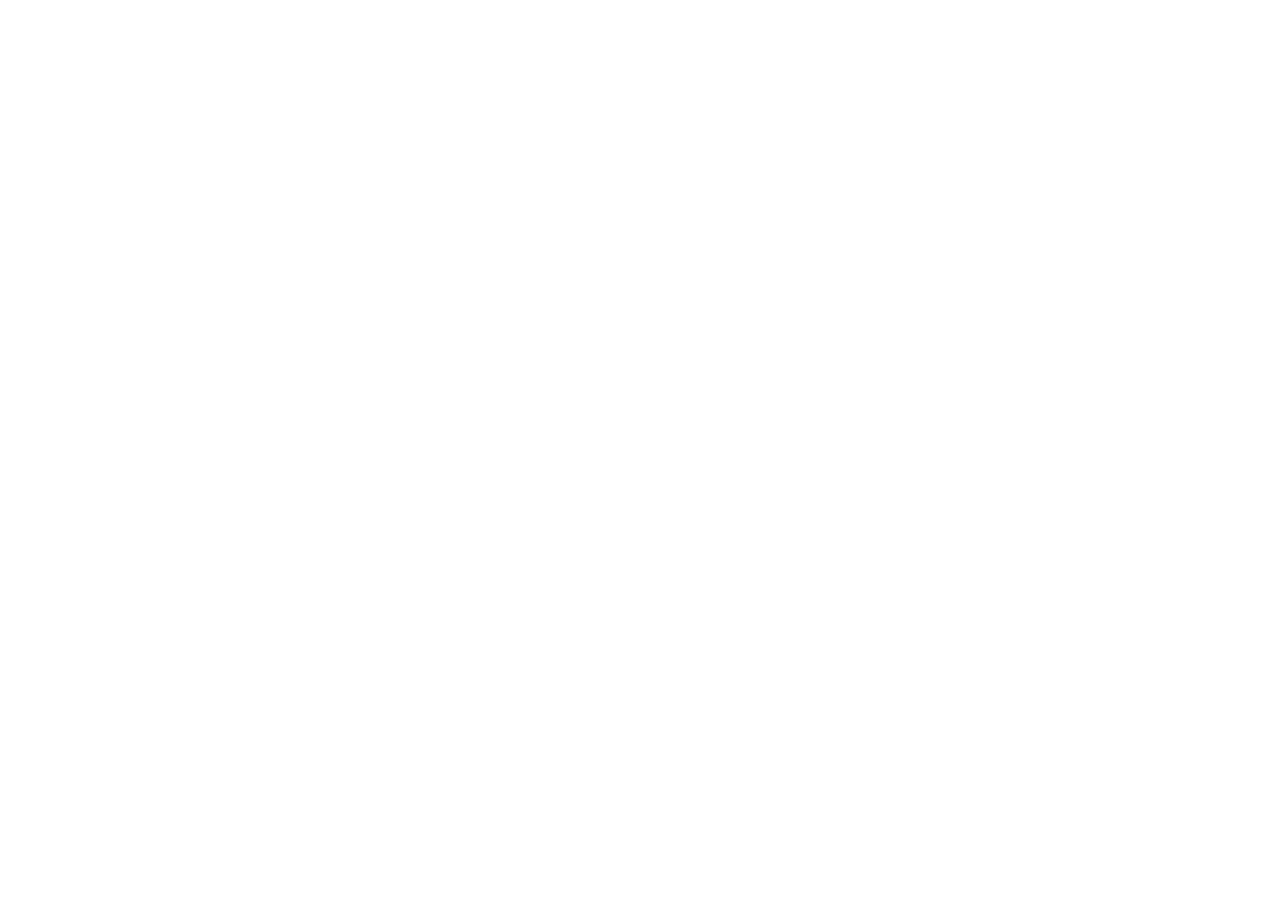
==== index.html @ 31415611 "first commit" ====
<!DOCTYPE html>
<html lang="en">
  <head>
    <meta charset="UTF-8" />
    <meta name="viewport" content="width=device-width, initial-scale=1.0" />
    <title>QR-Menu</title>
  </head>
  <body>
    <script src="./app.js"></script>
  </body>
</html>
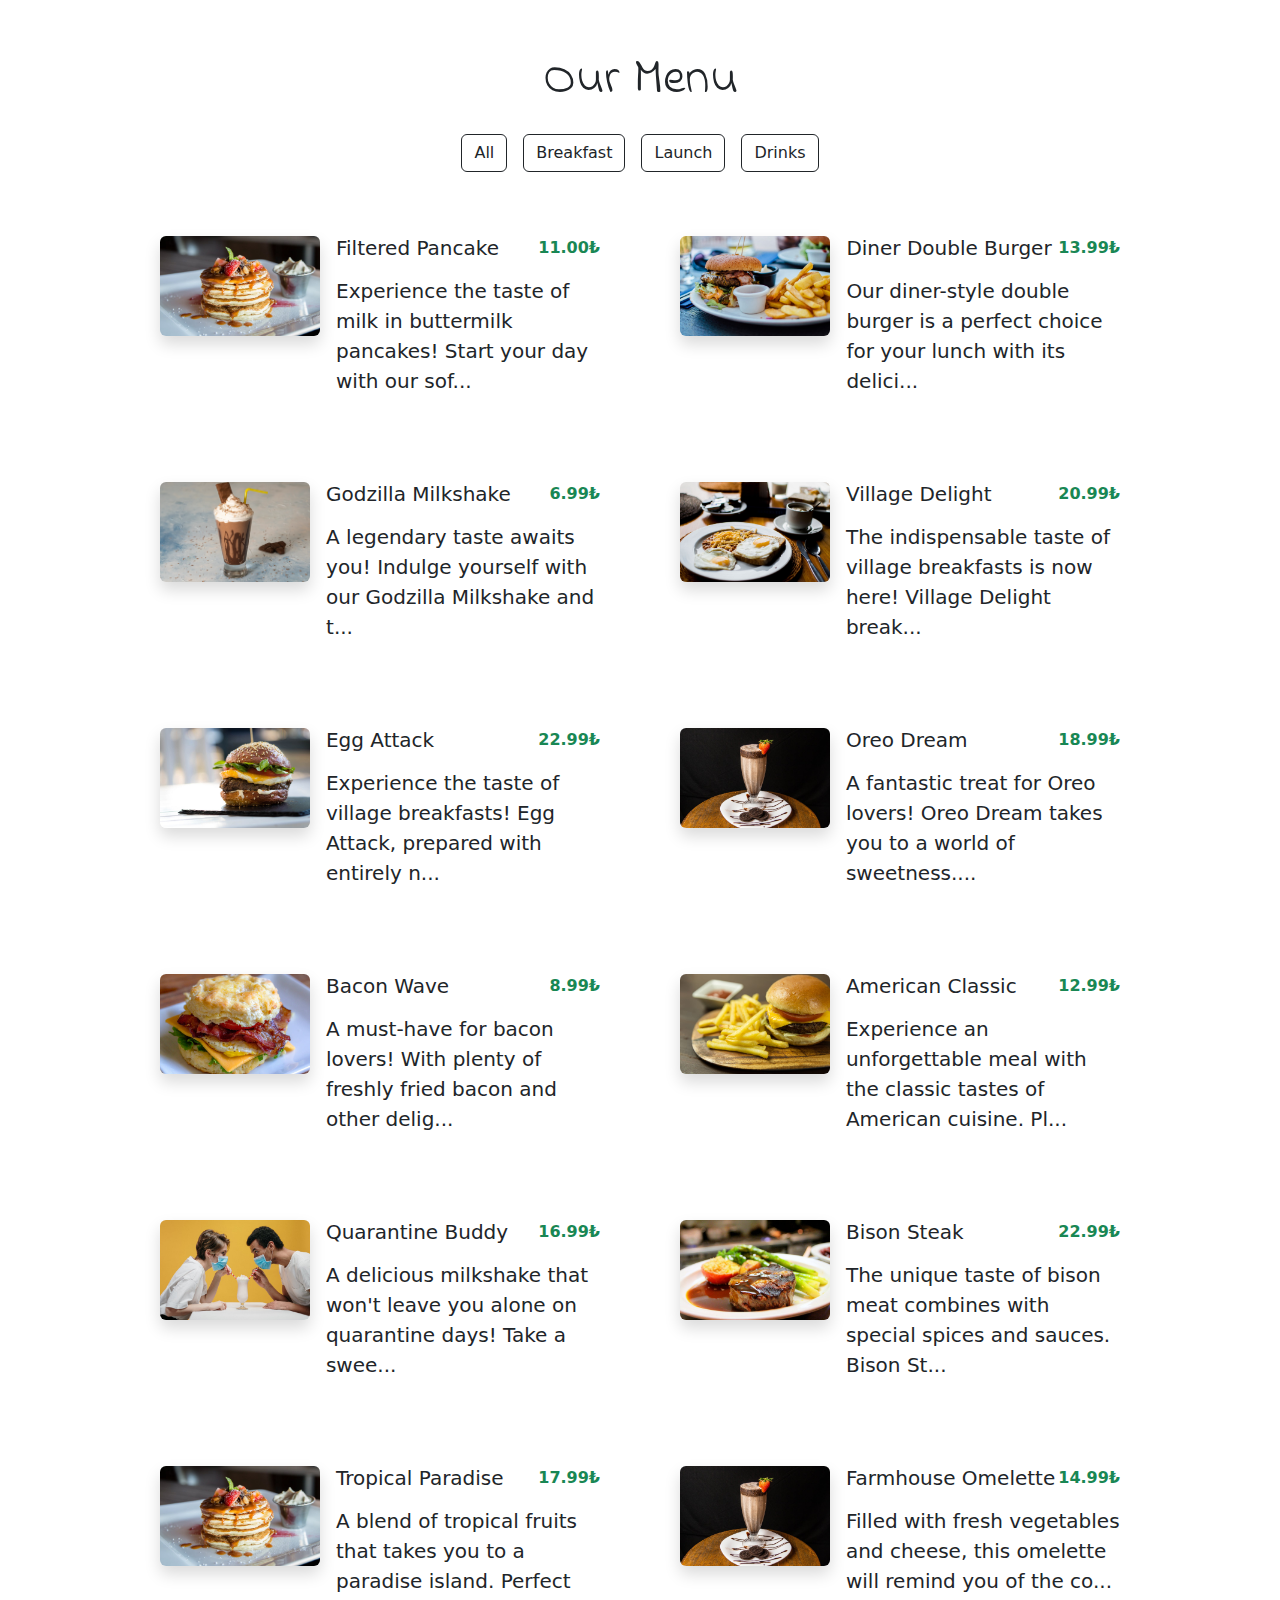
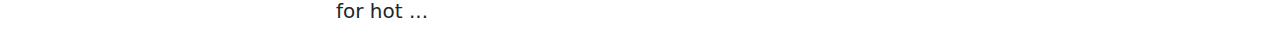
==== commit 5ef1f2e1: "first features commit" ====
--- a/index.html
+++ b/index.html
@@ -3,9 +3,28 @@
   <head>
     <meta charset="UTF-8" />
     <meta name="viewport" content="width=device-width, initial-scale=1.0" />
+    <link rel="stylesheet" href="style.css" />
+    <link
+      rel="stylesheet"
+      href="https://cdnjs.cloudflare.com/ajax/libs/bootstrap/5.3.2/css/bootstrap.min.css"
+    />
     <title>QR-Menu</title>
   </head>
   <body>
-    <script src="./app.js"></script>
+    <h1 class="heading">Our Menu</h1>
+    <div id="buttons" class="d-flex justify-content-center gap-3 my-4">
+      <button class="btn btn-outline-dark">All</button>
+      <button class="btn btn-outline-dark">Breakfast</button>
+      <button class="btn btn-outline-dark">Launch</button>
+      <button class="btn btn-outline-dark">Drinks</button>
+    </div>
+    <!-- ! menü listesi -->
+    <div id="menu-list">
+      <!-- kart -->
+
+      <!-- kart -->
+    </div>
+
+    <script type="module" src="./app.js"></script>
   </body>
 </html>
--- a/style.css
+++ b/style.css
@@ -0,0 +1,36 @@
+@import url('https://fonts.googleapis.com/css2?family=Indie+Flower&family=Poppins:wght@100;200;300;400;500;700;800;900&display=swap');
+
+body {
+  font-family: 'poppins';
+}
+.heading {
+    font-family: 'indie flower';
+    text-align: center;
+    margin-top: 50px;
+    font-size: 50px;
+  }
+
+  #menu-list {
+    display: grid;
+    grid-template-columns: repeat(auto-fit, minmax(400px, 1fr));
+    justify-content: center;
+    padding: 40px 160px 0;
+    column-gap: 80px;
+    row-gap: 70px;
+  }
+  
+  #card img {
+    width: 160px;
+    height: 100px;
+    object-fit: cover;
+  }
+  
+  @media (max-width: 760px) {
+    #card {
+      max-width: 400px;
+    }
+    #card img {
+      width: 100%;
+      height: 240px;
+    }
+  }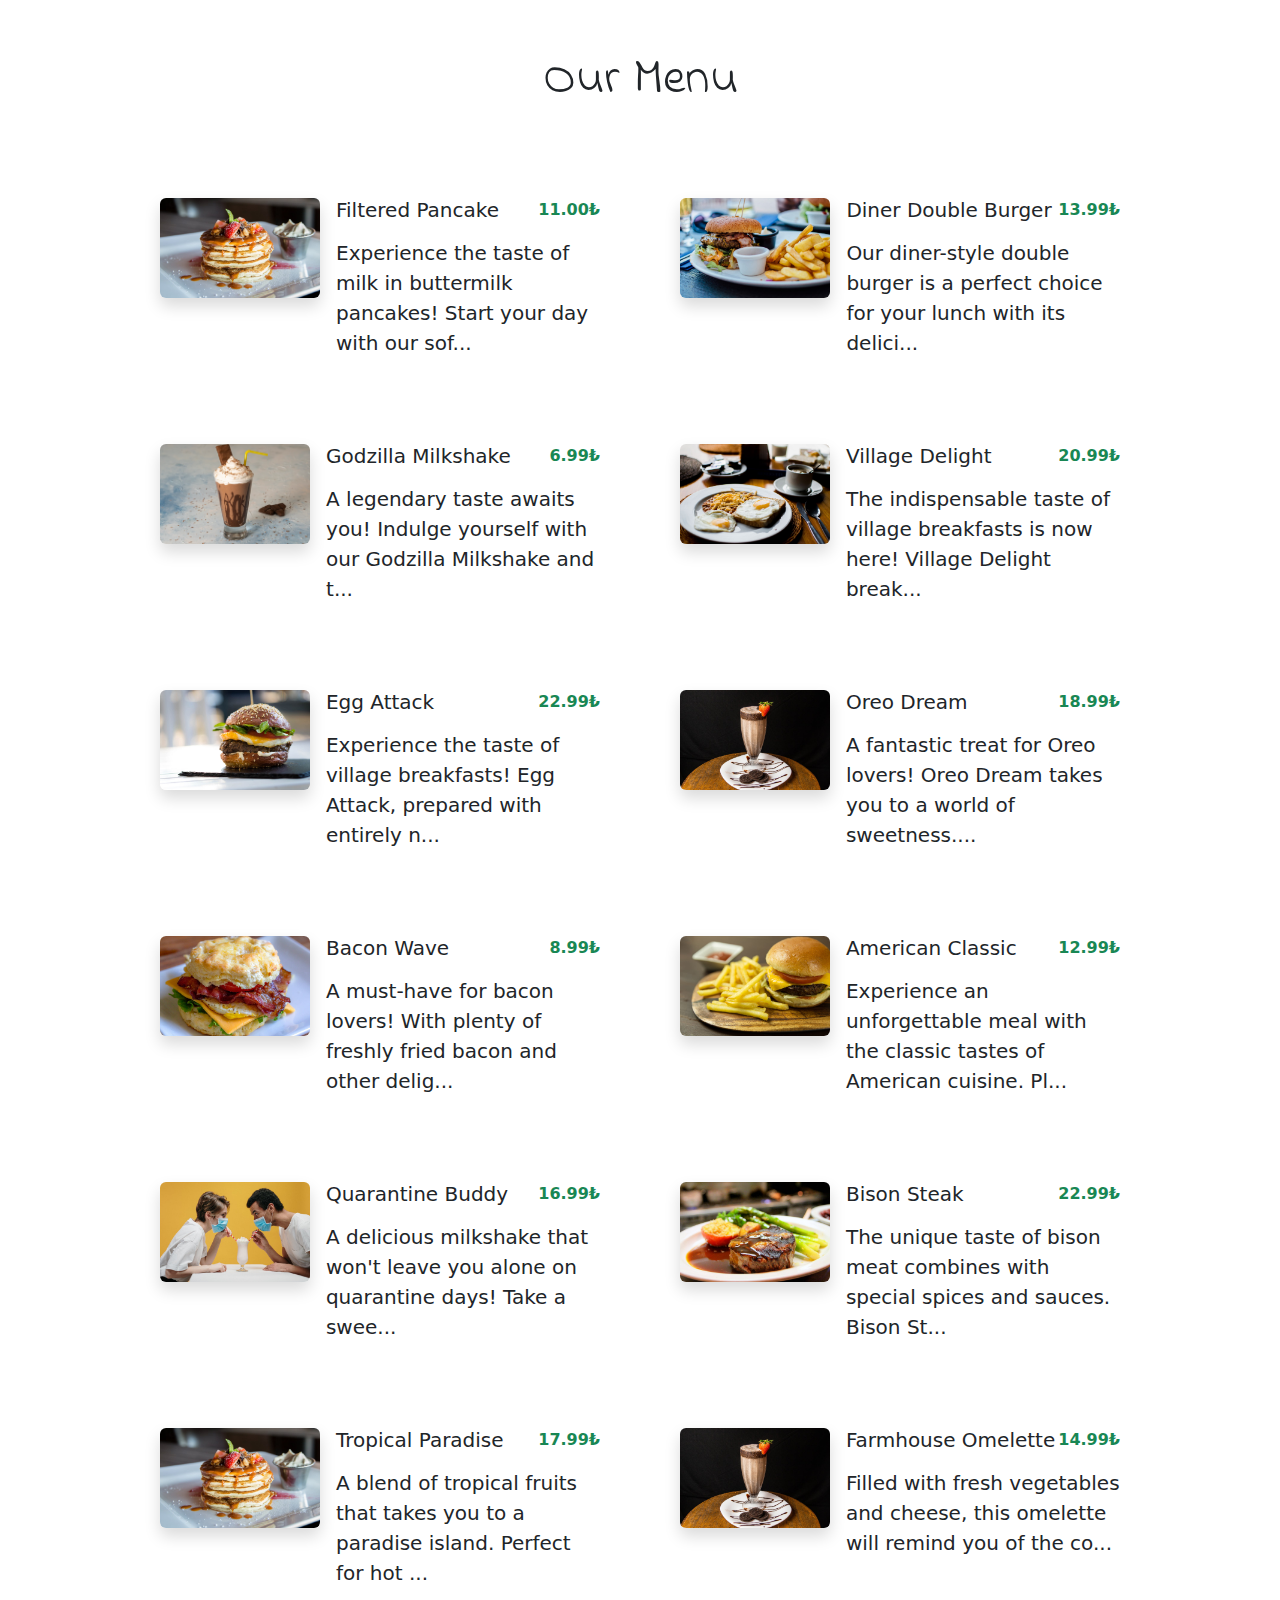
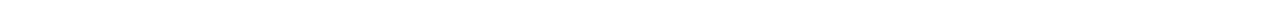
==== commit 78547c36: "second features commit" ====
--- a/index.html
+++ b/index.html
@@ -13,10 +13,10 @@
   <body>
     <h1 class="heading">Our Menu</h1>
     <div id="buttons" class="d-flex justify-content-center gap-3 my-4">
-      <button class="btn btn-outline-dark">All</button>
+      <!-- <button class="btn btn-outline-dark">All</button>
       <button class="btn btn-outline-dark">Breakfast</button>
       <button class="btn btn-outline-dark">Launch</button>
-      <button class="btn btn-outline-dark">Drinks</button>
+      <button class="btn btn-outline-dark">Drinks</button> -->
     </div>
     <!-- ! menü listesi -->
     <div id="menu-list">
